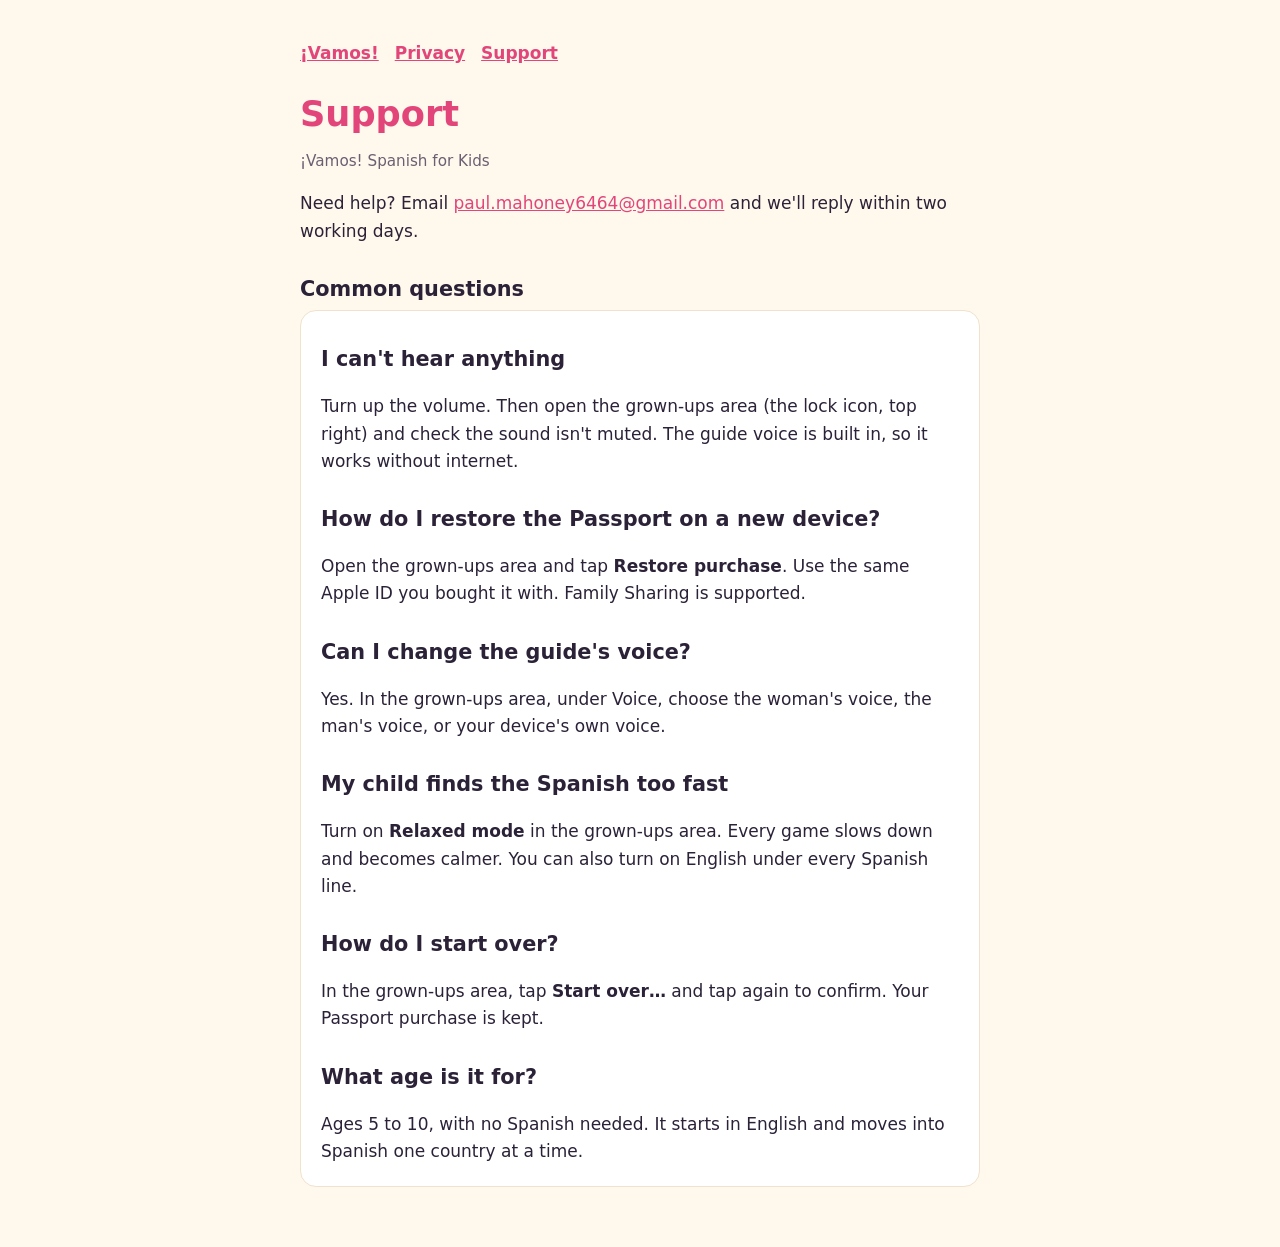
==== support.html @ a7e52cbb "Support and privacy pages for ¡Vamos! Co-Authored-By: Claude Fable 5.1 <noreply@anthropic.com> Claud" ====
<!doctype html><html lang="en"><head><meta charset="utf-8"><meta name="viewport" content="width=device-width,initial-scale=1">
<title>¡Vamos! Support</title><link rel="stylesheet" href="style.css"></head><body><main>
<nav><a href="index.html">¡Vamos!</a><a href="privacy.html">Privacy</a><a href="support.html">Support</a></nav>
<h1>Support</h1><p class="muted">¡Vamos! Spanish for Kids</p>
<p>Need help? Email <a href="mailto:paul.mahoney6464@gmail.com">paul.mahoney6464@gmail.com</a> and we'll reply within two working days.</p>
<h2>Common questions</h2>
<div class="card">
<h2>I can't hear anything</h2><p>Turn up the volume. Then open the grown-ups area (the lock icon, top right) and check the sound isn't muted. The guide voice is built in, so it works without internet.</p>
<h2>How do I restore the Passport on a new device?</h2><p>Open the grown-ups area and tap <b>Restore purchase</b>. Use the same Apple ID you bought it with. Family Sharing is supported.</p>
<h2>Can I change the guide's voice?</h2><p>Yes. In the grown-ups area, under Voice, choose the woman's voice, the man's voice, or your device's own voice.</p>
<h2>My child finds the Spanish too fast</h2><p>Turn on <b>Relaxed mode</b> in the grown-ups area. Every game slows down and becomes calmer. You can also turn on English under every Spanish line.</p>
<h2>How do I start over?</h2><p>In the grown-ups area, tap <b>Start over…</b> and tap again to confirm. Your Passport purchase is kept.</p>
<h2>What age is it for?</h2><p>Ages 5 to 10, with no Spanish needed. It starts in English and moves into Spanish one country at a time.</p>
</div></main></body></html>
---- style.css ----
:root{--bg:#fff8ec;--fg:#2b2238;--muted:#6b5f73;--accent:#e2457a;--card:#ffffff;--line:#f0e2cc}
@media (prefers-color-scheme:dark){:root{--bg:#1f1a26;--fg:#f4ecf7;--muted:#b8adbf;--accent:#ff7aa5;--card:#2a2333;--line:#3a3145}}
body{margin:0;background:var(--bg);color:var(--fg);font:17px/1.6 Nunito,system-ui,-apple-system,sans-serif}
main{max-width:680px;margin:0 auto;padding:40px max(20px,env(safe-area-inset-left)) 60px}
h1{font-family:"Baloo 2",system-ui,sans-serif;font-size:2.2rem;line-height:1.1;margin:0 0 4px;color:var(--accent)}
h2{font-family:"Baloo 2",system-ui,sans-serif;font-size:1.3rem;margin:28px 0 4px}
p,li{color:var(--fg)}.muted{color:var(--muted);font-size:.95rem}
nav{display:flex;gap:16px;margin-bottom:28px;font-weight:700}a{color:var(--accent)}
.card{background:var(--card);border:1px solid var(--line);border-radius:16px;padding:4px 20px}
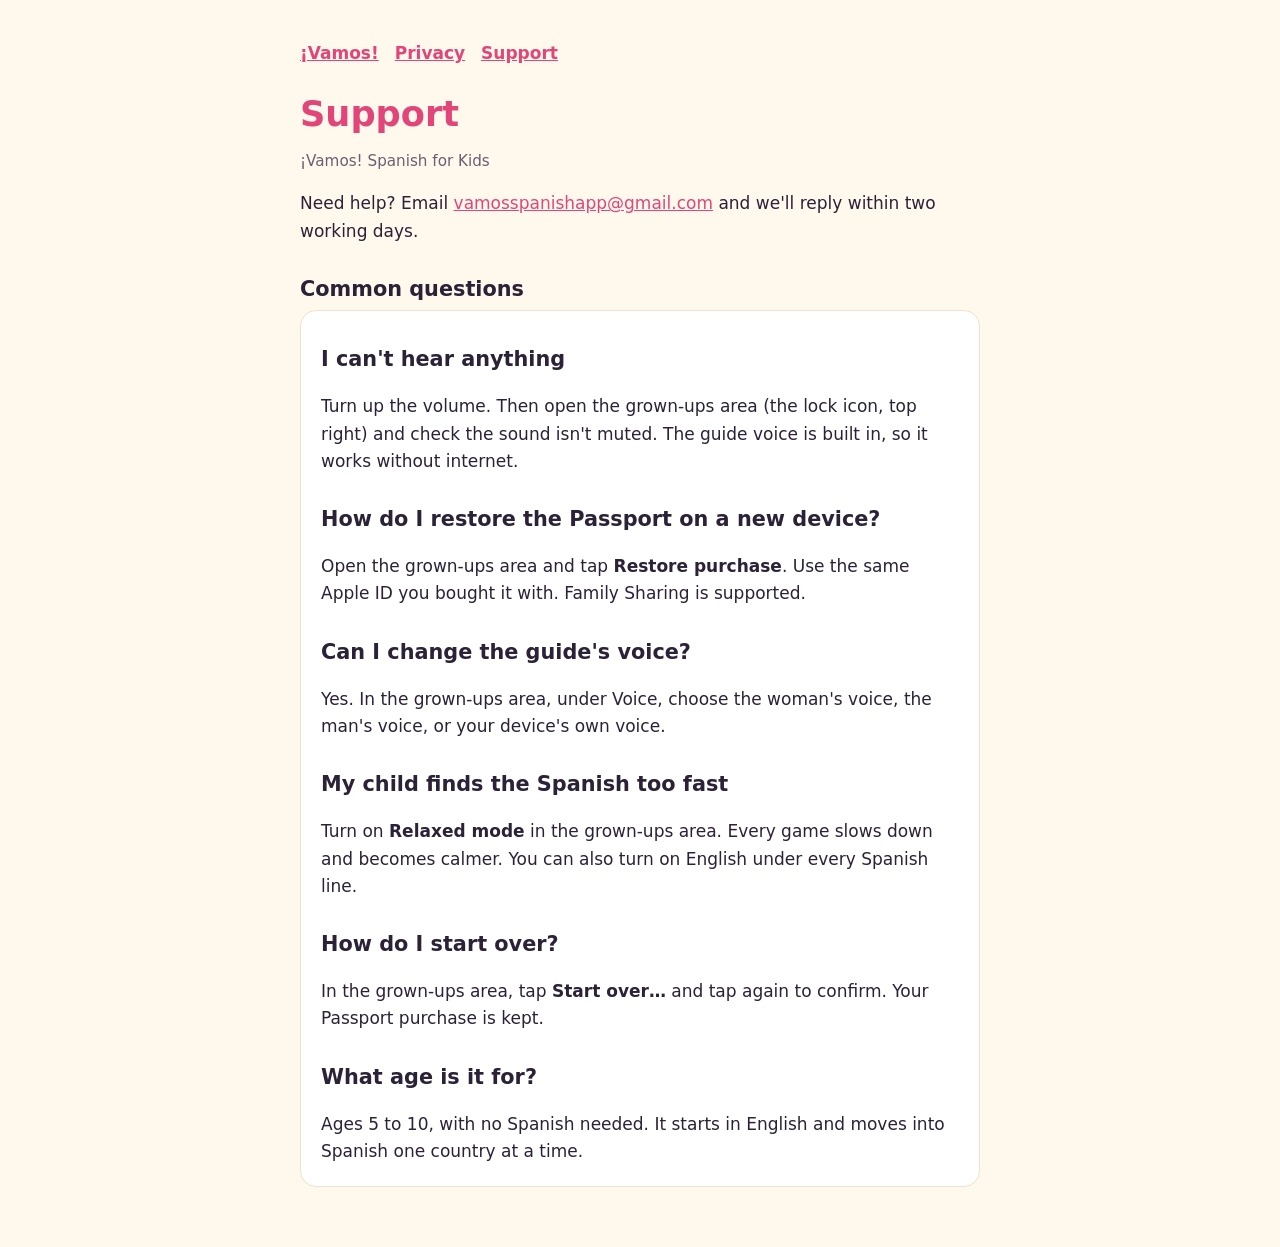
==== commit 569d409a: "Support email: vamosspanishapp@gmail.com Co-Authored-By: Claude Opus 5.5 <noreply@anthropic.com> Cla" ====
--- a/support.html
+++ b/support.html
@@ -2,7 +2,7 @@
 <title>¡Vamos! Support</title><link rel="stylesheet" href="style.css"></head><body><main>
 <nav><a href="index.html">¡Vamos!</a><a href="privacy.html">Privacy</a><a href="support.html">Support</a></nav>
 <h1>Support</h1><p class="muted">¡Vamos! Spanish for Kids</p>
-<p>Need help? Email <a href="mailto:paul.mahoney6464@gmail.com">paul.mahoney6464@gmail.com</a> and we'll reply within two working days.</p>
+<p>Need help? Email <a href="mailto:vamosspanishapp@gmail.com">vamosspanishapp@gmail.com</a> and we'll reply within two working days.</p>
 <h2>Common questions</h2>
 <div class="card">
 <h2>I can't hear anything</h2><p>Turn up the volume. Then open the grown-ups area (the lock icon, top right) and check the sound isn't muted. The guide voice is built in, so it works without internet.</p>
